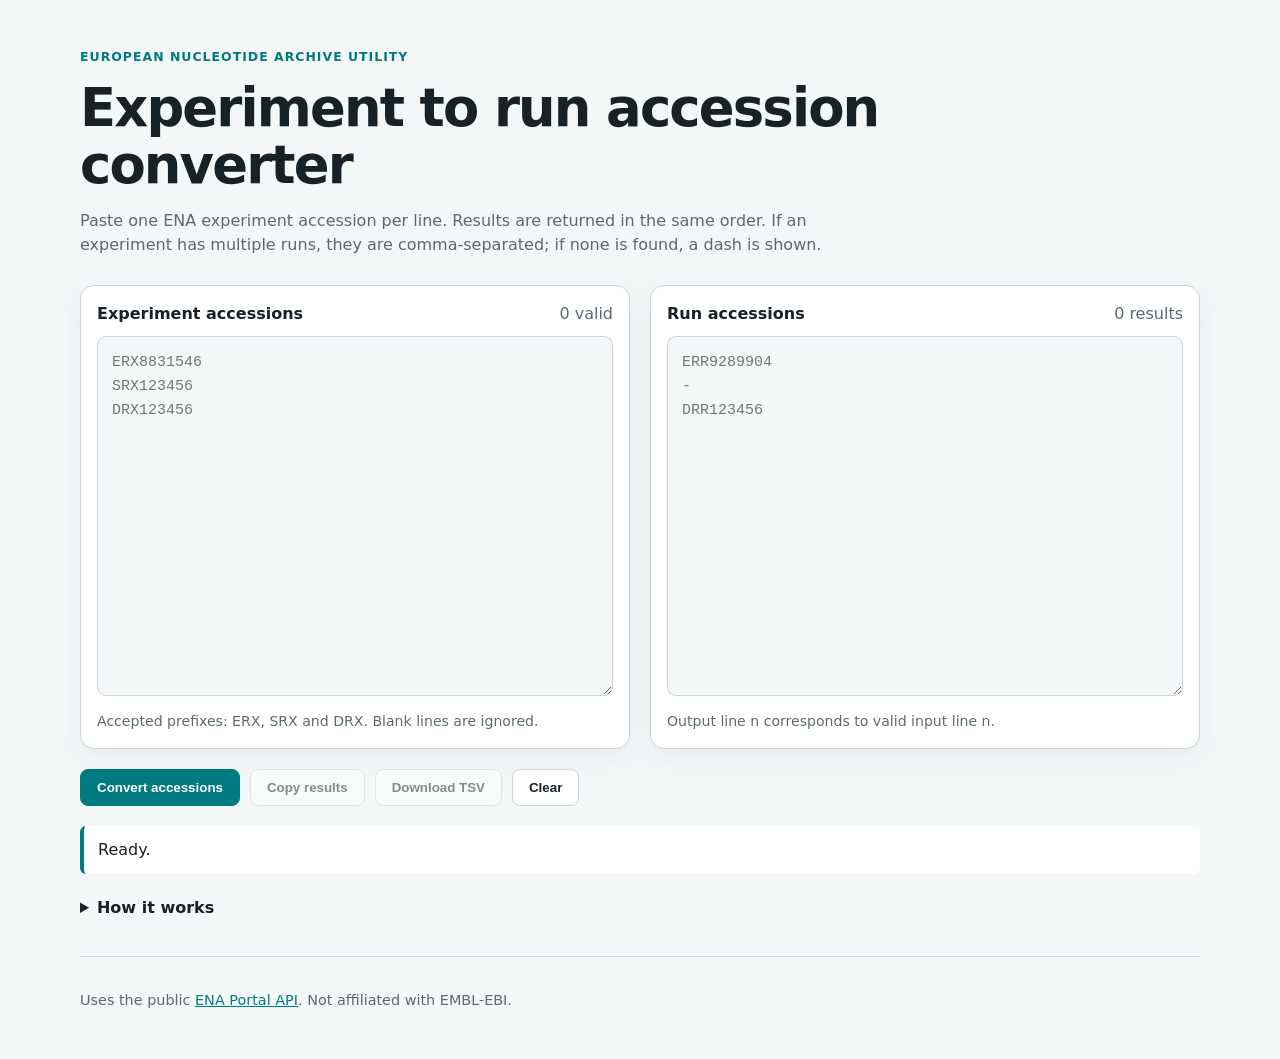
==== index.html @ 701c81d4 "Add files via upload" ====
<!doctype html>
<html lang="en">
<head>
  <meta charset="utf-8">
  <meta name="viewport" content="width=device-width, initial-scale=1">
  <meta name="description" content="Convert ENA experiment accessions to run accessions using the official ENA Portal API.">
  <title>ENA Experiment to Run Converter</title>
  <link rel="stylesheet" href="styles.css">
</head>
<body>
  <main class="shell">
    <header>
      <p class="eyebrow">European Nucleotide Archive utility</p>
      <h1>Experiment to run accession converter</h1>
      <p class="intro">Paste one ENA experiment accession per line. Results are returned in the same order. If an experiment has multiple runs, they are comma-separated; if none is found, a dash is shown.</p>
    </header>

    <section class="converter" aria-label="Accession converter">
      <div class="field">
        <div class="field-heading">
          <label for="experiments">Experiment accessions</label>
          <span id="input-count">0 valid</span>
        </div>
        <textarea id="experiments" spellcheck="false" placeholder="ERX8831546&#10;SRX123456&#10;DRX123456" aria-describedby="input-help"></textarea>
        <p id="input-help" class="help">Accepted prefixes: ERX, SRX and DRX. Blank lines are ignored.</p>
      </div>

      <div class="field">
        <div class="field-heading">
          <label for="runs">Run accessions</label>
          <span id="result-count">0 results</span>
        </div>
        <textarea id="runs" readonly placeholder="ERR9289904&#10;-&#10;DRR123456"></textarea>
        <p class="help">Output line n corresponds to valid input line n.</p>
      </div>
    </section>

    <div class="actions">
      <button id="convert" class="primary" type="button">Convert accessions</button>
      <button id="copy" type="button" disabled>Copy results</button>
      <button id="download" type="button" disabled>Download TSV</button>
      <button id="clear" type="button">Clear</button>
    </div>

    <div id="status" class="status" role="status" aria-live="polite">Ready.</div>

    <details>
      <summary>How it works</summary>
      <p>This page sends accession queries directly to the official ENA Portal API. It does not scrape ENA web pages and does not send data to this website's owner.</p>
    </details>

    <footer>
      <p>Uses the public <a href="https://www.ebi.ac.uk/ena/portal/api/" target="_blank" rel="noopener noreferrer">ENA Portal API</a>. Not affiliated with EMBL-EBI.</p>
    </footer>
  </main>
  <script src="app.js" defer></script>
</body>
</html>
---- styles.css ----
:root {
  color-scheme: light dark;
  --bg: #f4f7f8; --panel: #ffffff; --text: #172126; --muted: #5b6970;
  --line: #cbd5d9; --brand: #007c80; --brand-hover: #00676a; --focus: #ffb000;
  --error-bg: #fff0f0; --error: #a12020; --ok-bg: #eaf8f3; --ok: #176446;
}
* { box-sizing: border-box; }
body { margin: 0; background: var(--bg); color: var(--text); font: 16px/1.5 system-ui, -apple-system, BlinkMacSystemFont, "Segoe UI", sans-serif; }
.shell { width: min(1120px, calc(100% - 32px)); margin: 48px auto; }
header { max-width: 820px; margin-bottom: 28px; }
.eyebrow { color: var(--brand); font-weight: 700; letter-spacing: .08em; text-transform: uppercase; font-size: .78rem; }
h1 { margin: 4px 0 10px; font-size: clamp(2rem, 5vw, 3.3rem); line-height: 1.08; letter-spacing: -.035em; }
.intro, .help, footer { color: var(--muted); }
.converter { display: grid; grid-template-columns: 1fr 1fr; gap: 20px; }
.field { background: var(--panel); border: 1px solid var(--line); border-radius: 14px; padding: 16px; box-shadow: 0 8px 25px rgb(20 50 60 / 6%); }
.field-heading { display: flex; justify-content: space-between; gap: 16px; margin-bottom: 10px; }
label { font-weight: 700; }
.field-heading span { color: var(--muted); font-variant-numeric: tabular-nums; }
textarea { width: 100%; min-height: 360px; resize: vertical; border: 1px solid var(--line); border-radius: 9px; padding: 14px; background: var(--bg); color: var(--text); font: 15px/1.6 ui-monospace, SFMono-Regular, Consolas, monospace; }
textarea:focus, button:focus-visible, summary:focus-visible, a:focus-visible { outline: 3px solid var(--focus); outline-offset: 2px; }
.help { margin: 8px 0 0; font-size: .88rem; }
.actions { display: flex; flex-wrap: wrap; gap: 10px; margin: 20px 0; }
button { border: 1px solid var(--line); border-radius: 8px; padding: 10px 16px; background: var(--panel); color: var(--text); font-weight: 650; cursor: pointer; }
button:hover:not(:disabled) { border-color: var(--brand); }
button.primary { background: var(--brand); border-color: var(--brand); color: white; }
button.primary:hover:not(:disabled) { background: var(--brand-hover); }
button:disabled { opacity: .5; cursor: not-allowed; }
.status { padding: 12px 14px; border-left: 4px solid var(--brand); background: var(--panel); border-radius: 6px; }
.status.error { color: var(--error); background: var(--error-bg); border-color: var(--error); }
.status.success { color: var(--ok); background: var(--ok-bg); border-color: var(--ok); }
details { margin-top: 22px; } summary { cursor: pointer; font-weight: 700; }
footer { border-top: 1px solid var(--line); margin-top: 36px; padding-top: 18px; font-size: .9rem; }
a { color: var(--brand); }
@media (max-width: 720px) { .shell { margin: 28px auto; } .converter { grid-template-columns: 1fr; } textarea { min-height: 240px; } }
@media (prefers-color-scheme: dark) {
  :root { --bg: #101719; --panel: #182226; --text: #f1f6f7; --muted: #aab8bd; --line: #3b4a50; --brand: #42c8c9; --brand-hover: #168f92; --error-bg: #351d1d; --error: #ffb3b3; --ok-bg: #143126; --ok: #a6e7ca; }
  button.primary { color: #071415; }
}
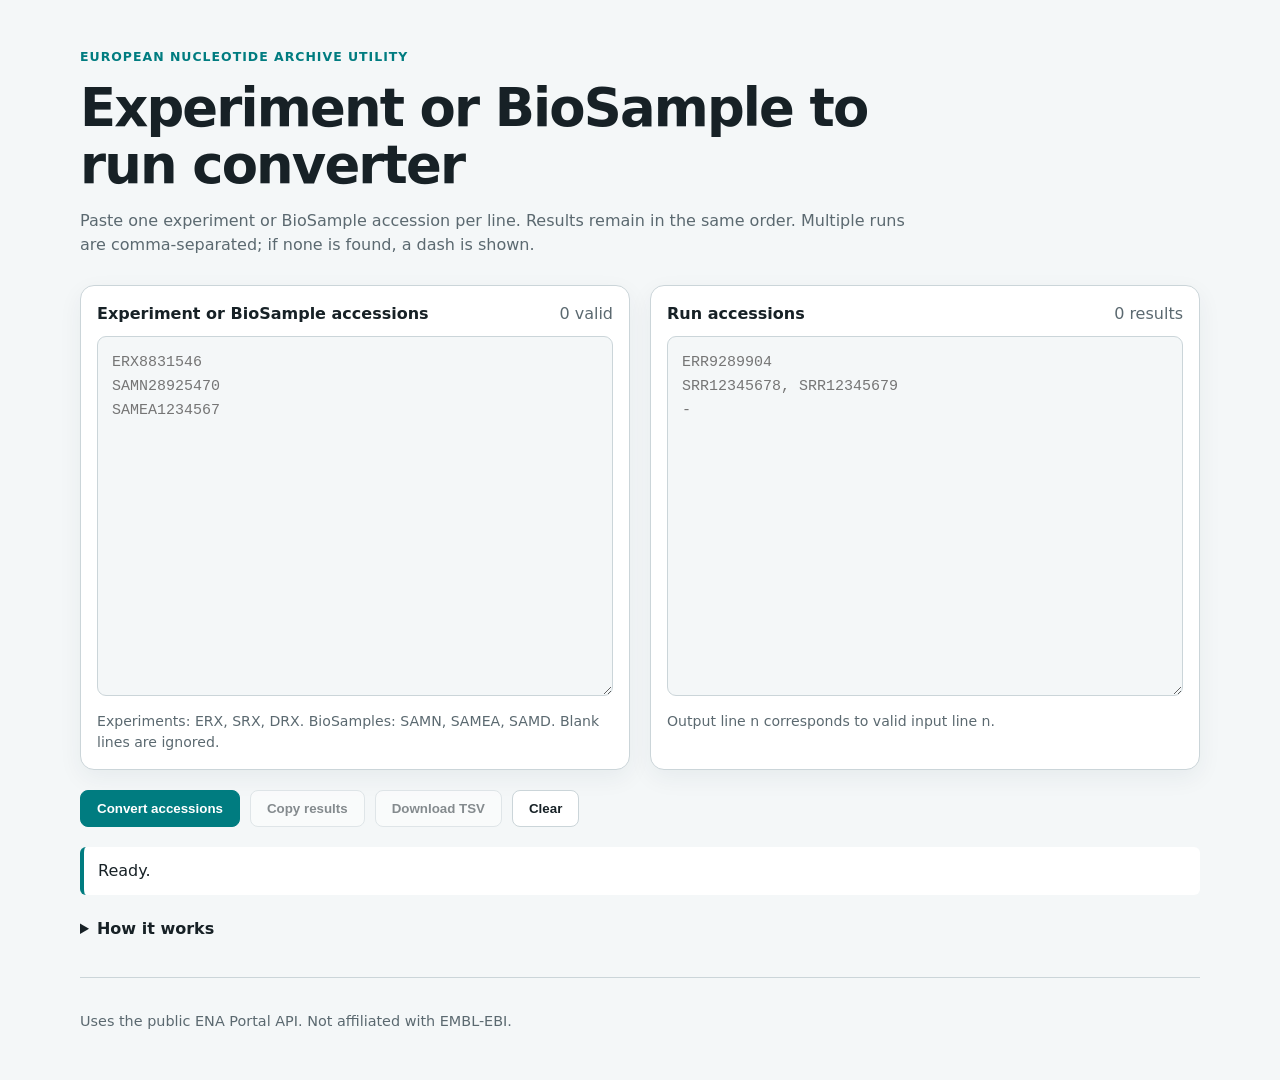
==== commit 1694da1f: "Add files via upload" ====
--- a/index.html
+++ b/index.html
@@ -1,58 +1,7 @@
 <!doctype html>
-<html lang="en">
-<head>
-  <meta charset="utf-8">
-  <meta name="viewport" content="width=device-width, initial-scale=1">
-  <meta name="description" content="Convert ENA experiment accessions to run accessions using the official ENA Portal API.">
-  <title>ENA Experiment to Run Converter</title>
-  <link rel="stylesheet" href="styles.css">
-</head>
-<body>
-  <main class="shell">
-    <header>
-      <p class="eyebrow">European Nucleotide Archive utility</p>
-      <h1>Experiment to run accession converter</h1>
-      <p class="intro">Paste one ENA experiment accession per line. Results are returned in the same order. If an experiment has multiple runs, they are comma-separated; if none is found, a dash is shown.</p>
-    </header>
-
-    <section class="converter" aria-label="Accession converter">
-      <div class="field">
-        <div class="field-heading">
-          <label for="experiments">Experiment accessions</label>
-          <span id="input-count">0 valid</span>
-        </div>
-        <textarea id="experiments" spellcheck="false" placeholder="ERX8831546&#10;SRX123456&#10;DRX123456" aria-describedby="input-help"></textarea>
-        <p id="input-help" class="help">Accepted prefixes: ERX, SRX and DRX. Blank lines are ignored.</p>
-      </div>
-
-      <div class="field">
-        <div class="field-heading">
-          <label for="runs">Run accessions</label>
-          <span id="result-count">0 results</span>
-        </div>
-        <textarea id="runs" readonly placeholder="ERR9289904&#10;-&#10;DRR123456"></textarea>
-        <p class="help">Output line n corresponds to valid input line n.</p>
-      </div>
-    </section>
-
-    <div class="actions">
-      <button id="convert" class="primary" type="button">Convert accessions</button>
-      <button id="copy" type="button" disabled>Copy results</button>
-      <button id="download" type="button" disabled>Download TSV</button>
-      <button id="clear" type="button">Clear</button>
-    </div>
-
-    <div id="status" class="status" role="status" aria-live="polite">Ready.</div>
-
-    <details>
-      <summary>How it works</summary>
-      <p>This page sends accession queries directly to the official ENA Portal API. It does not scrape ENA web pages and does not send data to this website's owner.</p>
-    </details>
-
-    <footer>
-      <p>Uses the public <a href="https://www.ebi.ac.uk/ena/portal/api/" target="_blank" rel="noopener noreferrer">ENA Portal API</a>. Not affiliated with EMBL-EBI.</p>
-    </footer>
-  </main>
-  <script src="app.js" defer></script>
-</body>
-</html>
+<html lang="en"><head><meta charset="utf-8"><meta name="viewport" content="width=device-width,initial-scale=1"><meta name="description" content="Convert ENA experiment and BioSample accessions to run accessions."><title>ENA Accession to Run Converter</title><link rel="stylesheet" href="styles.css"></head>
+<body><main class="shell"><header><p class="eyebrow">European Nucleotide Archive utility</p><h1>Experiment or BioSample to run converter</h1><p class="intro">Paste one experiment or BioSample accession per line. Results remain in the same order. Multiple runs are comma-separated; if none is found, a dash is shown.</p></header>
+<section class="converter" aria-label="ENA accession converter"><div class="field"><div class="field-heading"><label for="accessions">Experiment or BioSample accessions</label><span id="input-count">0 valid</span></div><textarea id="accessions" spellcheck="false" placeholder="ERX8831546&#10;SAMN28925470&#10;SAMEA1234567" aria-describedby="input-help"></textarea><p id="input-help" class="help">Experiments: ERX, SRX, DRX. BioSamples: SAMN, SAMEA, SAMD. Blank lines are ignored.</p></div>
+<div class="field"><div class="field-heading"><label for="runs">Run accessions</label><span id="result-count">0 results</span></div><textarea id="runs" readonly placeholder="ERR9289904&#10;SRR12345678, SRR12345679&#10;-"></textarea><p class="help">Output line n corresponds to valid input line n.</p></div></section>
+<div class="actions"><button id="convert" class="primary" type="button">Convert accessions</button><button id="copy" type="button" disabled>Copy results</button><button id="download" type="button" disabled>Download TSV</button><button id="clear" type="button">Clear</button></div><div id="status" class="status" role="status" aria-live="polite">Ready.</div>
+<details><summary>How it works</summary><p>The page queries the official ENA Portal API directly. Experiment and BioSample inputs are queried separately and then restored to the original mixed input order. It does not scrape ENA web pages.</p></details><footer><p>Uses the public ENA Portal API. Not affiliated with EMBL-EBI.</p></footer></main><script src="app.js" defer></script></body></html>
--- a/styles.css
+++ b/styles.css
@@ -1,38 +1 @@
-:root {
-  color-scheme: light dark;
-  --bg: #f4f7f8; --panel: #ffffff; --text: #172126; --muted: #5b6970;
-  --line: #cbd5d9; --brand: #007c80; --brand-hover: #00676a; --focus: #ffb000;
-  --error-bg: #fff0f0; --error: #a12020; --ok-bg: #eaf8f3; --ok: #176446;
-}
-* { box-sizing: border-box; }
-body { margin: 0; background: var(--bg); color: var(--text); font: 16px/1.5 system-ui, -apple-system, BlinkMacSystemFont, "Segoe UI", sans-serif; }
-.shell { width: min(1120px, calc(100% - 32px)); margin: 48px auto; }
-header { max-width: 820px; margin-bottom: 28px; }
-.eyebrow { color: var(--brand); font-weight: 700; letter-spacing: .08em; text-transform: uppercase; font-size: .78rem; }
-h1 { margin: 4px 0 10px; font-size: clamp(2rem, 5vw, 3.3rem); line-height: 1.08; letter-spacing: -.035em; }
-.intro, .help, footer { color: var(--muted); }
-.converter { display: grid; grid-template-columns: 1fr 1fr; gap: 20px; }
-.field { background: var(--panel); border: 1px solid var(--line); border-radius: 14px; padding: 16px; box-shadow: 0 8px 25px rgb(20 50 60 / 6%); }
-.field-heading { display: flex; justify-content: space-between; gap: 16px; margin-bottom: 10px; }
-label { font-weight: 700; }
-.field-heading span { color: var(--muted); font-variant-numeric: tabular-nums; }
-textarea { width: 100%; min-height: 360px; resize: vertical; border: 1px solid var(--line); border-radius: 9px; padding: 14px; background: var(--bg); color: var(--text); font: 15px/1.6 ui-monospace, SFMono-Regular, Consolas, monospace; }
-textarea:focus, button:focus-visible, summary:focus-visible, a:focus-visible { outline: 3px solid var(--focus); outline-offset: 2px; }
-.help { margin: 8px 0 0; font-size: .88rem; }
-.actions { display: flex; flex-wrap: wrap; gap: 10px; margin: 20px 0; }
-button { border: 1px solid var(--line); border-radius: 8px; padding: 10px 16px; background: var(--panel); color: var(--text); font-weight: 650; cursor: pointer; }
-button:hover:not(:disabled) { border-color: var(--brand); }
-button.primary { background: var(--brand); border-color: var(--brand); color: white; }
-button.primary:hover:not(:disabled) { background: var(--brand-hover); }
-button:disabled { opacity: .5; cursor: not-allowed; }
-.status { padding: 12px 14px; border-left: 4px solid var(--brand); background: var(--panel); border-radius: 6px; }
-.status.error { color: var(--error); background: var(--error-bg); border-color: var(--error); }
-.status.success { color: var(--ok); background: var(--ok-bg); border-color: var(--ok); }
-details { margin-top: 22px; } summary { cursor: pointer; font-weight: 700; }
-footer { border-top: 1px solid var(--line); margin-top: 36px; padding-top: 18px; font-size: .9rem; }
-a { color: var(--brand); }
-@media (max-width: 720px) { .shell { margin: 28px auto; } .converter { grid-template-columns: 1fr; } textarea { min-height: 240px; } }
-@media (prefers-color-scheme: dark) {
-  :root { --bg: #101719; --panel: #182226; --text: #f1f6f7; --muted: #aab8bd; --line: #3b4a50; --brand: #42c8c9; --brand-hover: #168f92; --error-bg: #351d1d; --error: #ffb3b3; --ok-bg: #143126; --ok: #a6e7ca; }
-  button.primary { color: #071415; }
-}
+:root{color-scheme:light dark;--bg:#f4f7f8;--panel:#fff;--text:#172126;--muted:#5b6970;--line:#cbd5d9;--brand:#007c80;--brand-hover:#00676a;--focus:#ffb000;--error-bg:#fff0f0;--error:#a12020;--ok-bg:#eaf8f3;--ok:#176446}*{box-sizing:border-box}body{margin:0;background:var(--bg);color:var(--text);font:16px/1.5 system-ui,-apple-system,BlinkMacSystemFont,"Segoe UI",sans-serif}.shell{width:min(1120px,calc(100% - 32px));margin:48px auto}header{max-width:850px;margin-bottom:28px}.eyebrow{color:var(--brand);font-weight:700;letter-spacing:.08em;text-transform:uppercase;font-size:.78rem}h1{margin:4px 0 10px;font-size:clamp(2rem,5vw,3.3rem);line-height:1.08;letter-spacing:-.035em}.intro,.help,footer{color:var(--muted)}.converter{display:grid;grid-template-columns:1fr 1fr;gap:20px}.field{background:var(--panel);border:1px solid var(--line);border-radius:14px;padding:16px;box-shadow:0 8px 25px rgb(20 50 60/6%)}.field-heading{display:flex;justify-content:space-between;gap:16px;margin-bottom:10px}label{font-weight:700}.field-heading span{color:var(--muted);font-variant-numeric:tabular-nums}textarea{width:100%;min-height:360px;resize:vertical;border:1px solid var(--line);border-radius:9px;padding:14px;background:var(--bg);color:var(--text);font:15px/1.6 ui-monospace,SFMono-Regular,Consolas,monospace}textarea:focus,button:focus-visible,summary:focus-visible{outline:3px solid var(--focus);outline-offset:2px}.help{margin:8px 0 0;font-size:.88rem}.actions{display:flex;flex-wrap:wrap;gap:10px;margin:20px 0}button{border:1px solid var(--line);border-radius:8px;padding:10px 16px;background:var(--panel);color:var(--text);font-weight:650;cursor:pointer}button:hover:not(:disabled){border-color:var(--brand)}button.primary{background:var(--brand);border-color:var(--brand);color:#fff}button.primary:hover:not(:disabled){background:var(--brand-hover)}button:disabled{opacity:.5;cursor:not-allowed}.status{padding:12px 14px;border-left:4px solid var(--brand);background:var(--panel);border-radius:6px}.status.error{color:var(--error);background:var(--error-bg);border-color:var(--error)}.status.success{color:var(--ok);background:var(--ok-bg);border-color:var(--ok)}details{margin-top:22px}summary{cursor:pointer;font-weight:700}footer{border-top:1px solid var(--line);margin-top:36px;padding-top:18px;font-size:.9rem}@media(max-width:720px){.shell{margin:28px auto}.converter{grid-template-columns:1fr}textarea{min-height:240px}}@media(prefers-color-scheme:dark){:root{--bg:#101719;--panel:#182226;--text:#f1f6f7;--muted:#aab8bd;--line:#3b4a50;--brand:#42c8c9;--brand-hover:#168f92;--error-bg:#351d1d;--error:#ffb3b3;--ok-bg:#143126;--ok:#a6e7ca}button.primary{color:#071415}}
